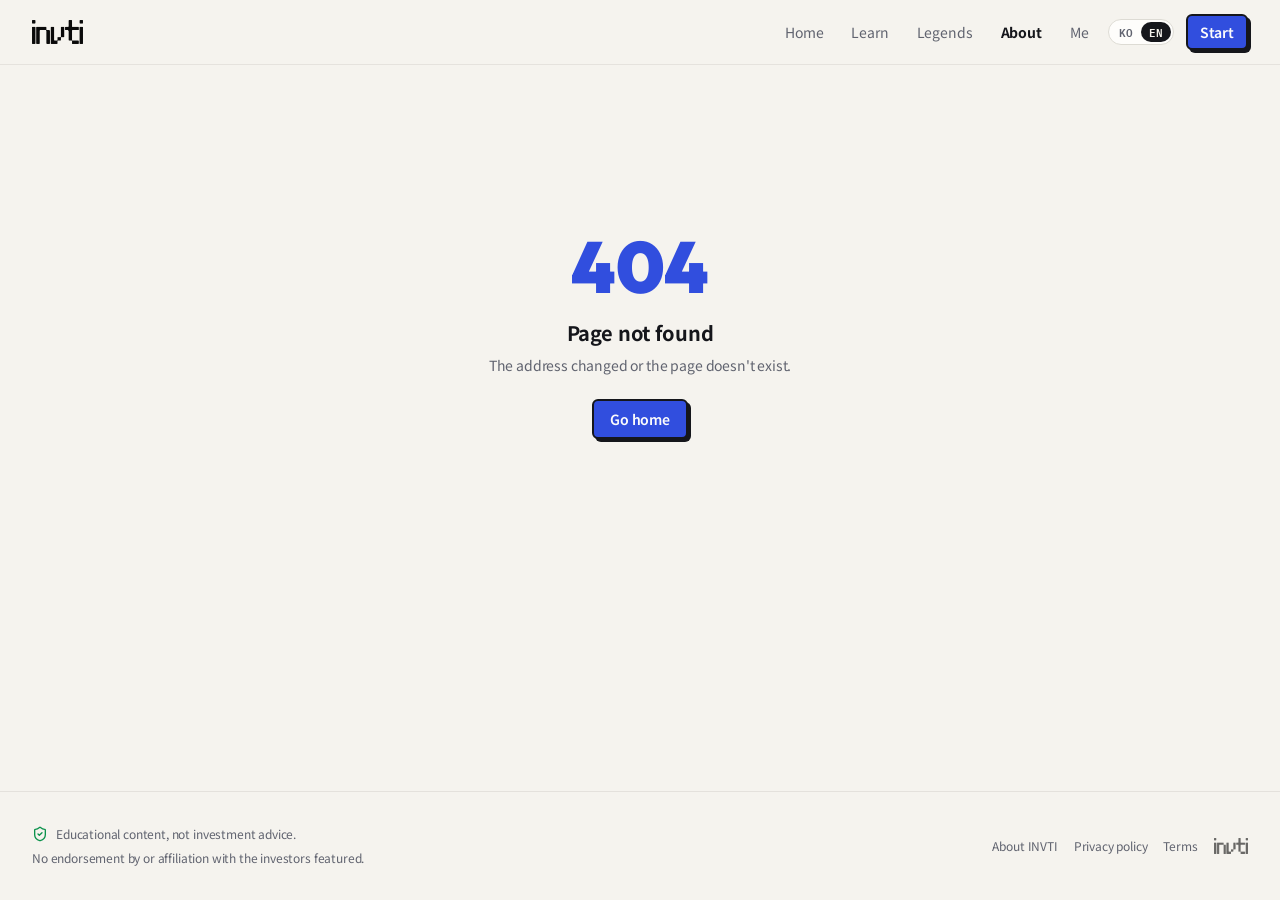
==== about/index.html @ 5ff8155b "Add files via upload" ====
<!doctype html>
<html lang="ko">
  <head>
    <meta charset="UTF-8" />
    <script>
    // 배포 경로 자동 감지: https://아이디.github.io/저장소/ 또는 커스텀 도메인(/)
    (function () {
      var routes = ["quiz","result","legends","legend","journey","library","me","about","privacy","terms","academy","test","index.html","404.html"];
      var seg = location.pathname.split("/")[1] || "";
      var b = "/";
      if (/\.github\.io$/i.test(location.hostname) && seg && routes.indexOf(seg) < 0) b = "/" + seg + "/";
      window.__INVTI_BASE__ = b;
      document.write('<base href="' + b + '">');var l=document.createElement("link");l.rel="stylesheet";l.crossOrigin="";l.href=b+"assets/index-DlvK9Roz.css";document.head.appendChild(l);var s=document.createElement("script");s.type="module";s.crossOrigin="";s.src=b+"assets/index-Bl-v2ujk.js";document.head.appendChild(s);
    })();
    </script>
    <meta name="viewport" content="width=device-width, initial-scale=1.0, viewport-fit=cover" />
    <script>
    // 저장된 화면 테마를 첫 렌더 전에 적용 (깜빡임 방지)
    try { var t = localStorage.getItem("invti-theme"); if (t === "dark" || (t === "system" && matchMedia("(prefers-color-scheme: dark)").matches)) document.documentElement.classList.add("dark"); } catch (e) {}
    </script>
    <link rel="preconnect" href="https://fonts.googleapis.com" />
    <link rel="preconnect" href="https://fonts.gstatic.com" crossorigin />
    <link href="https://fonts.googleapis.com/css2?family=Outfit:wght@500;600;700;800&family=IBM+Plex+Mono:wght@500;600&family=Silkscreen&family=Noto+Sans+KR:wght@400;500;700;900&display=swap" rel="stylesheet" />
    <title>INVTI | 나는 어떤 투자 대가와 닮았을까?</title>
    <meta name="description" content="12개의 질문으로 나와 닮은 투자 대가와 투자 성향을 발견하는 교육용 매칭 게임">
    <meta name="author" content="inuti" />
    <meta name="theme-color" content="#f5f3ee">
    <meta name="apple-mobile-web-app-capable" content="yes">
    <meta name="apple-mobile-web-app-status-bar-style" content="black-translucent">
    <meta name="apple-mobile-web-app-title" content="INVTI">

    <link rel="manifest" href="manifest.webmanifest">
    <link rel="apple-touch-icon" href="apple-touch-icon.png">
    <link rel="icon" type="image/png" href="favicon.png">

    <meta property="og:type" content="website" />
    <meta property="og:image" content="https://pub-bb2e103a32db4e198524a2e9ed8f35b4.r2.dev/lovp_5q6cqwqh5087vr6mj5d4crmj74/9c56fef672ed7ed0b7faf2a57e941619_1789630195401.png">

    <meta name="twitter:card" content="summary_large_image" />
        <meta name="twitter:image" content="https://pub-bb2e103a32db4e198524a2e9ed8f35b4.r2.dev/lovp_5q6cqwqh5087vr6mj5d4crmj74/9c56fef672ed7ed0b7faf2a57e941619_1789630195401.png">
    <meta property="og:title" content="나는 어떤 투자 대가와 닮았을까?">
    <meta name="twitter:title" content="나는 어떤 투자 대가와 닮았을까?">
    <meta property="og:description" content="12개의 질문으로 나와 닮은 투자 대가와 투자 성향을 발견하는 교육용 매칭 게임">
    <meta name="twitter:description" content="12개의 질문으로 나와 닮은 투자 대가와 투자 성향을 발견하는 교육용 매칭 게임">
  </head>

  <body>
    <div id="root"></div>
  </body>
</html>
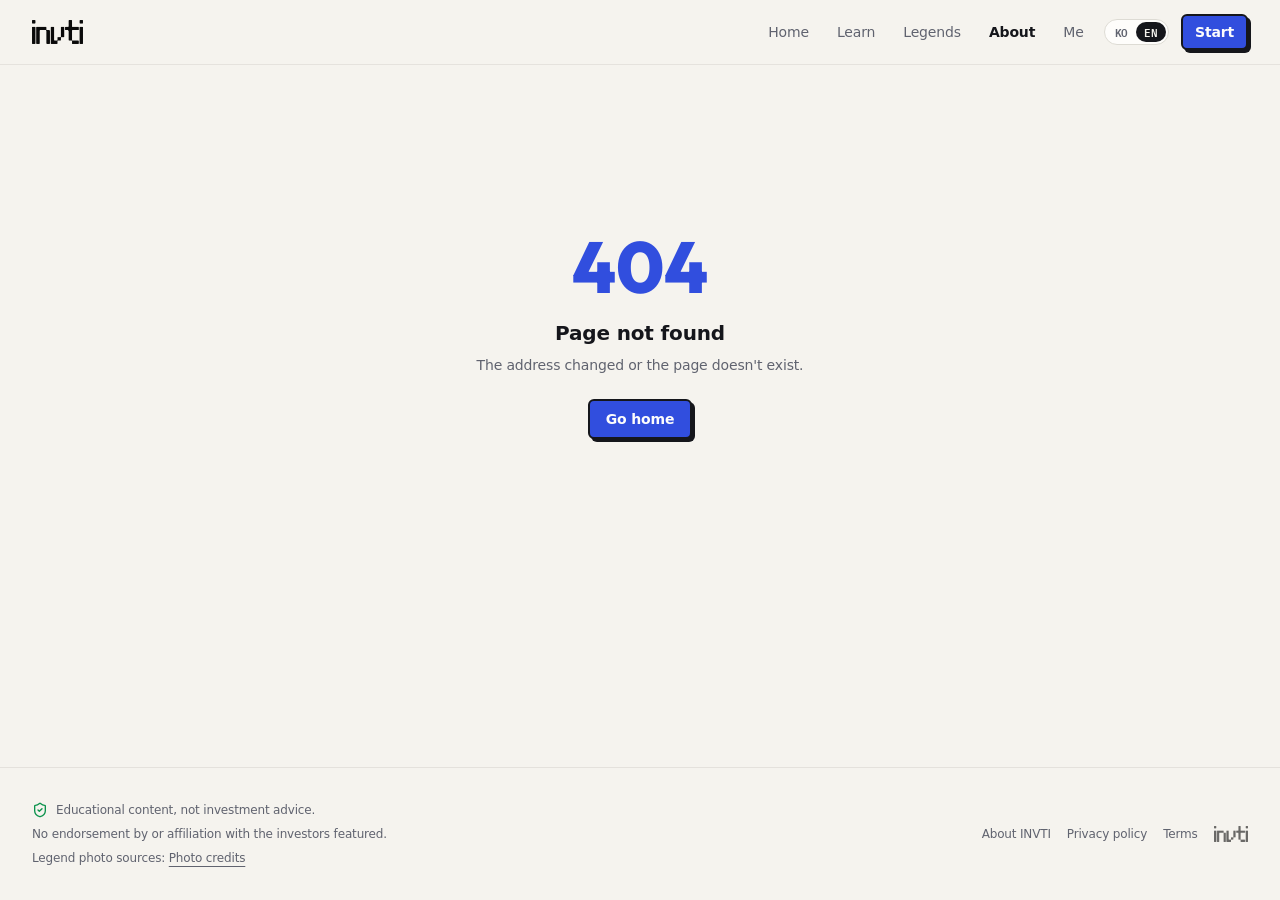
==== commit 90382d04: "Add files via upload" ====
--- a/about/index.html
+++ b/about/index.html
@@ -5,12 +5,12 @@
     <script>
     // 배포 경로 자동 감지: https://아이디.github.io/저장소/ 또는 커스텀 도메인(/)
     (function () {
-      var routes = ["quiz","result","legends","legend","journey","library","me","about","privacy","terms","academy","test","index.html","404.html"];
+      var routes = ["quiz","result","legends","legend","journey","library","me","about","privacy","terms","boardgame","challenge","settings","saved","academy","test","index.html","404.html"];
       var seg = location.pathname.split("/")[1] || "";
       var b = "/";
       if (/\.github\.io$/i.test(location.hostname) && seg && routes.indexOf(seg) < 0) b = "/" + seg + "/";
       window.__INVTI_BASE__ = b;
-      document.write('<base href="' + b + '">');var l=document.createElement("link");l.rel="stylesheet";l.crossOrigin="";l.href=b+"assets/index-DlvK9Roz.css";document.head.appendChild(l);var s=document.createElement("script");s.type="module";s.crossOrigin="";s.src=b+"assets/index-Bl-v2ujk.js";document.head.appendChild(s);
+      document.write('<base href="' + b + '">');var l=document.createElement("link");l.rel="stylesheet";l.crossOrigin="";l.href=b+"assets/index-Cr94PADZ.css";document.head.appendChild(l);var s=document.createElement("script");s.type="module";s.crossOrigin="";s.src=b+"assets/index-1E0pSTN9.js";document.head.appendChild(s);
     })();
     </script>
     <meta name="viewport" content="width=device-width, initial-scale=1.0, viewport-fit=cover" />
@@ -18,9 +18,6 @@
     // 저장된 화면 테마를 첫 렌더 전에 적용 (깜빡임 방지)
     try { var t = localStorage.getItem("invti-theme"); if (t === "dark" || (t === "system" && matchMedia("(prefers-color-scheme: dark)").matches)) document.documentElement.classList.add("dark"); } catch (e) {}
     </script>
-    <link rel="preconnect" href="https://fonts.googleapis.com" />
-    <link rel="preconnect" href="https://fonts.gstatic.com" crossorigin />
-    <link href="https://fonts.googleapis.com/css2?family=Outfit:wght@500;600;700;800&family=IBM+Plex+Mono:wght@500;600&family=Silkscreen&family=Noto+Sans+KR:wght@400;500;700;900&display=swap" rel="stylesheet" />
     <title>INVTI | 나는 어떤 투자 대가와 닮았을까?</title>
     <meta name="description" content="12개의 질문으로 나와 닮은 투자 대가와 투자 성향을 발견하는 교육용 매칭 게임">
     <meta name="author" content="inuti" />
@@ -34,14 +31,20 @@
     <link rel="icon" type="image/png" href="favicon.png">
 
     <meta property="og:type" content="website" />
-    <meta property="og:image" content="https://pub-bb2e103a32db4e198524a2e9ed8f35b4.r2.dev/lovp_5q6cqwqh5087vr6mj5d4crmj74/9c56fef672ed7ed0b7faf2a57e941619_1789630195401.png">
+    <meta property="og:site_name" content="INVTI" />
+    <meta property="og:url" content="https://investormbti.com/" />
+    <meta property="og:locale" content="en_US" />
+    <meta property="og:image:width" content="1200" />
+    <meta property="og:image:height" content="630" />
+    <meta property="og:image:alt" content="INVTI: Which investing legend are you?" />
+    <meta property="og:image" content="https://investormbti.com/og-image.png">
 
     <meta name="twitter:card" content="summary_large_image" />
-        <meta name="twitter:image" content="https://pub-bb2e103a32db4e198524a2e9ed8f35b4.r2.dev/lovp_5q6cqwqh5087vr6mj5d4crmj74/9c56fef672ed7ed0b7faf2a57e941619_1789630195401.png">
-    <meta property="og:title" content="나는 어떤 투자 대가와 닮았을까?">
-    <meta name="twitter:title" content="나는 어떤 투자 대가와 닮았을까?">
-    <meta property="og:description" content="12개의 질문으로 나와 닮은 투자 대가와 투자 성향을 발견하는 교육용 매칭 게임">
-    <meta name="twitter:description" content="12개의 질문으로 나와 닮은 투자 대가와 투자 성향을 발견하는 교육용 매칭 게임">
+        <meta name="twitter:image" content="https://investormbti.com/og-image.png">
+    <meta property="og:title" content="INVTI | Which investing legend are you?">
+    <meta name="twitter:title" content="INVTI | Which investing legend are you?">
+    <meta property="og:description" content="Answer 12 questions to find the investing legend most like you, then keep learning their way. A free educational game.">
+    <meta name="twitter:description" content="Answer 12 questions to find the investing legend most like you, then keep learning their way. A free educational game.">
   </head>
 
   <body>
